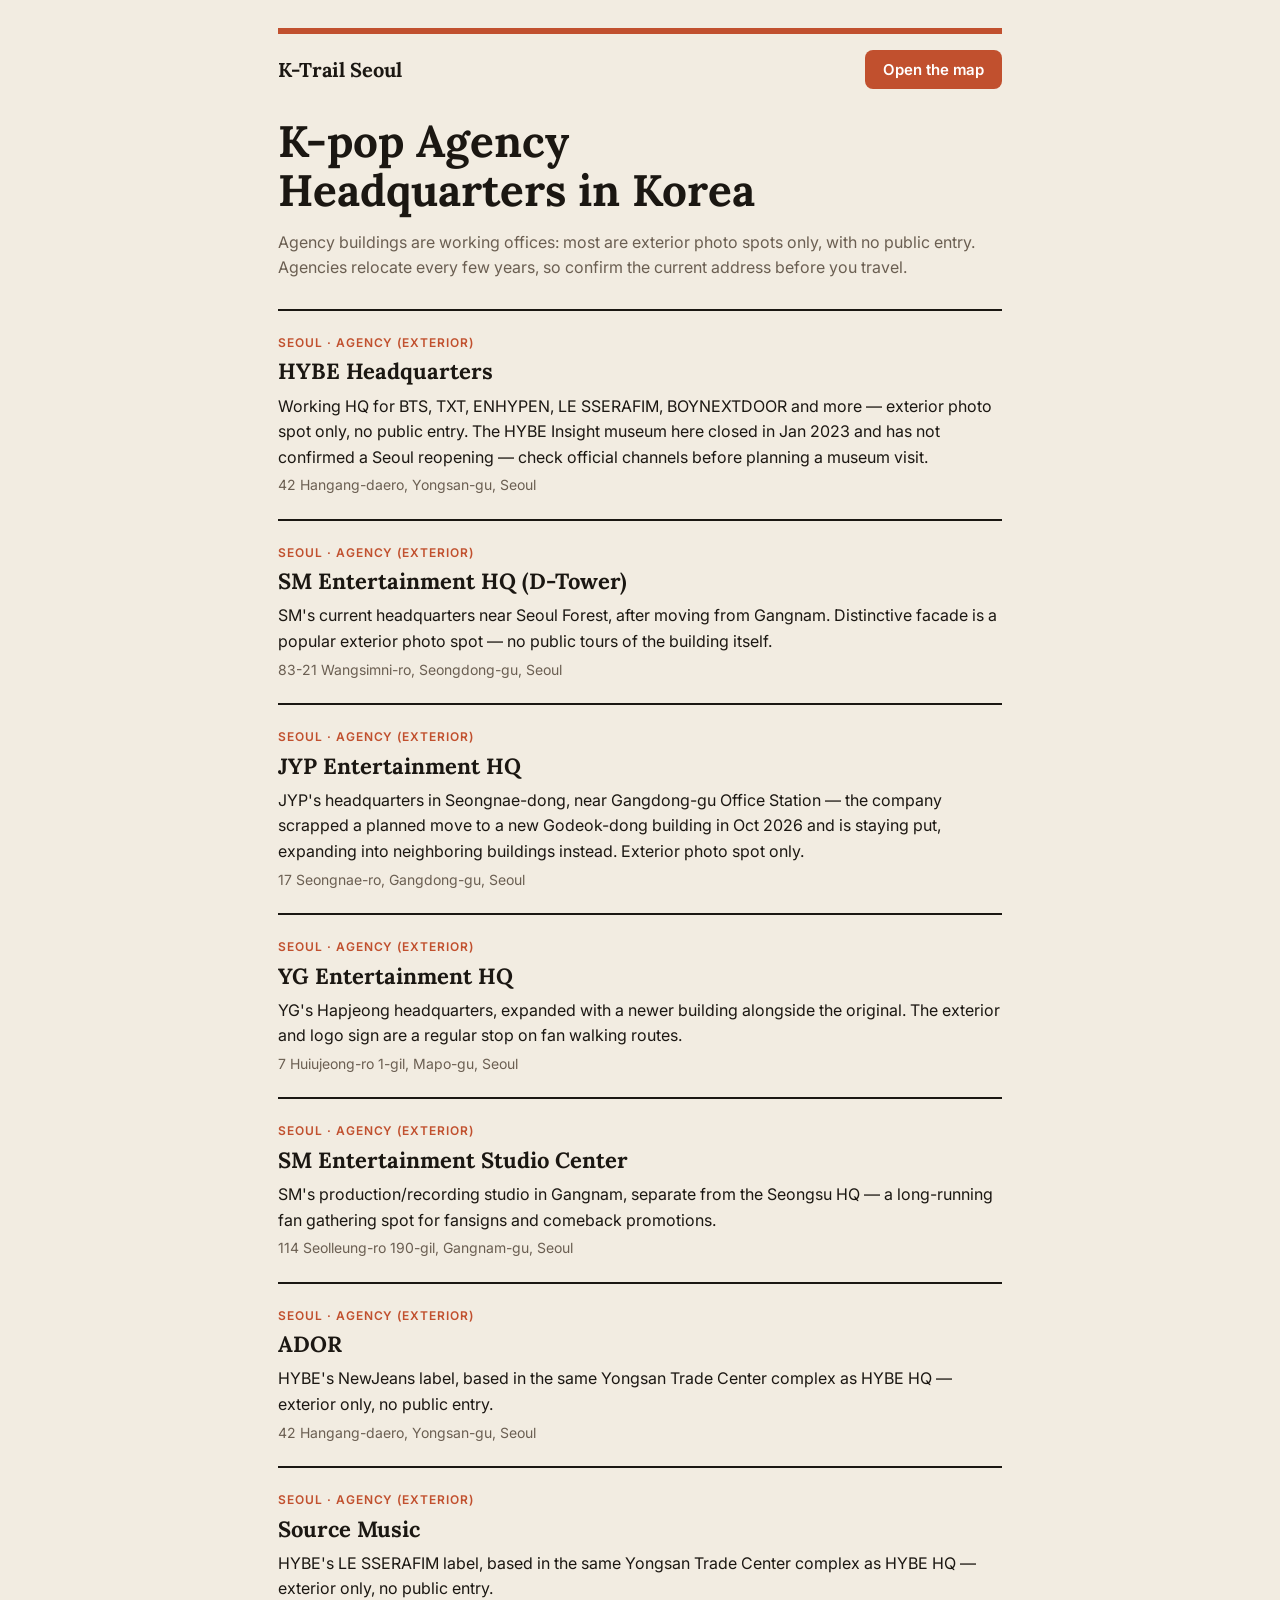
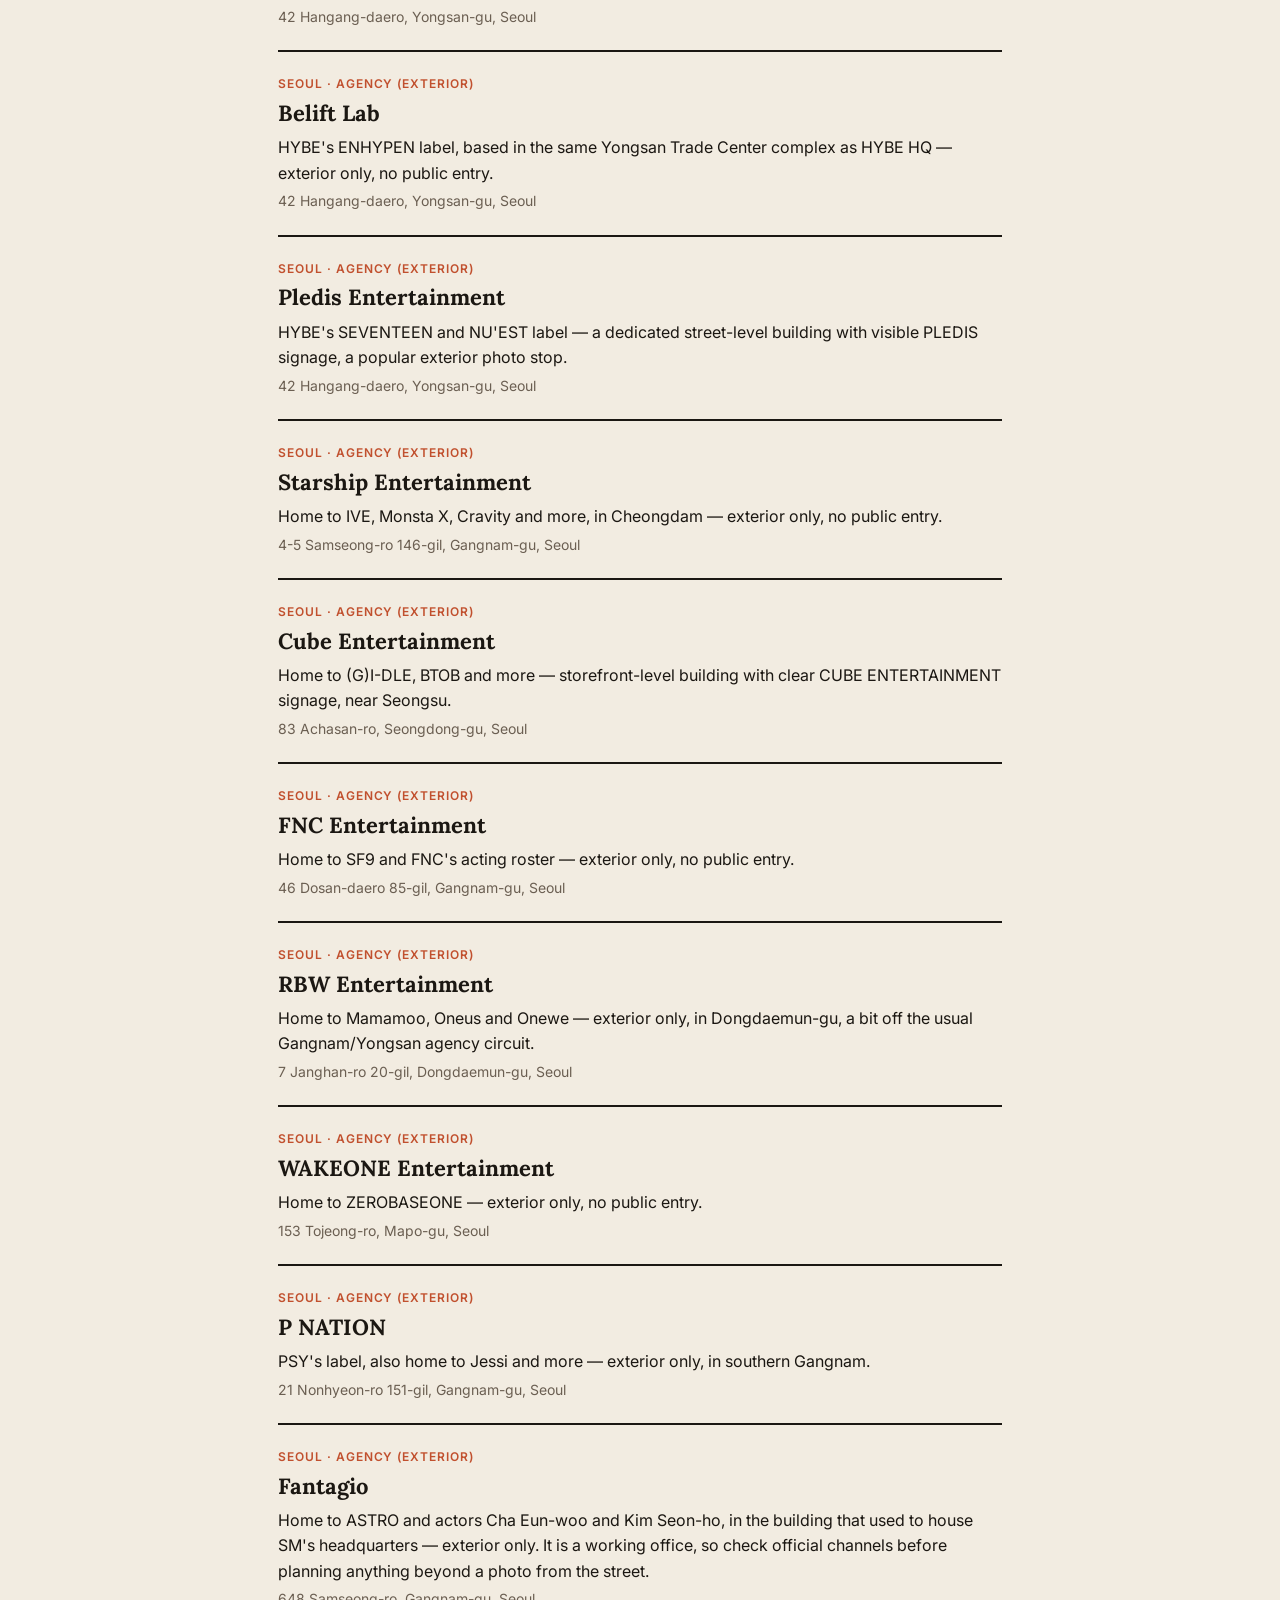
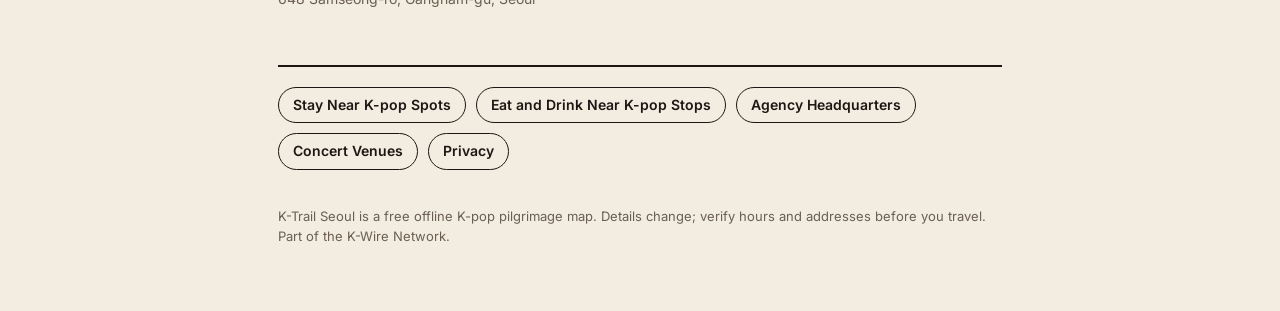
==== agencies.html @ c67ff490 "Add real og-image, topic landing pages, privacy page, sitemap update and Busan stays and eats Co-Aut" ====
<!doctype html>
<html lang="en"><head><meta charset="UTF-8"><meta name="viewport" content="width=device-width,initial-scale=1">
<title>K-pop Agency Headquarters in Korea, Visitor Guide — K-Trail</title><meta name="description" content="Where the big K-pop agencies are based, what you can see from outside, and addresses for each, from K-Trail.">
<link rel="canonical" href="https://fhzl0117-hue.github.io/ktrail-seoul/agencies.html">
<meta name="theme-color" content="#C1502E">
<meta property="og:type" content="website"><meta property="og:title" content="K-pop Agency Headquarters in Korea, Visitor Guide — K-Trail"><meta property="og:description" content="Where the big K-pop agencies are based, what you can see from outside, and addresses for each, from K-Trail.">
<meta property="og:url" content="https://fhzl0117-hue.github.io/ktrail-seoul/agencies.html"><meta property="og:image" content="https://fhzl0117-hue.github.io/ktrail-seoul/og-image.png">
<meta name="twitter:card" content="summary_large_image"><meta name="twitter:image" content="https://fhzl0117-hue.github.io/ktrail-seoul/og-image.png">
<link href="https://fonts.googleapis.com/css2?family=Lora:wght@600;700&family=Inter:wght@400;600&display=swap" rel="stylesheet">
<style>:root{--bg:#F2ECE1;--ink:#1B1712;--mut:#6b5f52;--rust:#C1502E;--line:#d9cfbd}
@media (prefers-color-scheme:dark){:root{--bg:#1B1712;--ink:#F2ECE1;--mut:#b8ab9a;--rust:#e0734f;--line:#3a322a}}
*{box-sizing:border-box}body{margin:0;background:var(--bg);color:var(--ink);font:16px/1.6 Inter,system-ui,sans-serif}
.w{max-width:760px;margin:0 auto;padding:28px 18px 64px}
.top{display:flex;justify-content:space-between;align-items:center;gap:12px;flex-wrap:wrap;border-top:6px solid var(--rust);padding-top:16px;margin-bottom:28px}
.top a{color:var(--ink);text-decoration:none;font-family:Lora,Georgia,serif;font-weight:700;font-size:20px}
.btn{display:inline-block;background:var(--rust);color:#fff!important;padding:10px 18px;border-radius:8px;font:600 15px Inter,sans-serif!important}
h1{font-family:Lora,Georgia,serif;font-size:clamp(30px,6vw,44px);line-height:1.12;margin:0 0 14px;text-wrap:balance}
h2{font-family:Lora,Georgia,serif;font-size:22px;margin:0 0 4px}
.lead{color:var(--mut);margin:0 0 28px}
.item{border-top:2px solid var(--ink);padding:18px 0}
.item p{margin:4px 0}.meta{color:var(--mut);font-size:14px}
.tag{font-size:12px;letter-spacing:.08em;text-transform:uppercase;color:var(--rust);font-weight:600}
.item a.l{color:var(--rust)}
.nav{display:flex;gap:10px;flex-wrap:wrap;margin:32px 0 0;padding-top:20px;border-top:2px solid var(--ink)}
.nav a{border:1.5px solid var(--ink);border-radius:999px;padding:6px 14px;color:var(--ink);text-decoration:none;font-size:14px;font-weight:600}
footer{margin-top:36px;color:var(--mut);font-size:13px}footer a{color:var(--mut)}</style>
<script async src="https://www.googletagmanager.com/gtag/js?id=G-P1PRE7598W"></script>
<script>window.dataLayer=window.dataLayer||[];function gtag(){dataLayer.push(arguments);}gtag('js',new Date());gtag('config','G-P1PRE7598W');</script>
</head><body><div class="w">
<div class="top"><a href="https://fhzl0117-hue.github.io/ktrail-seoul/">K-Trail Seoul</a><a class="btn" href="https://fhzl0117-hue.github.io/ktrail-seoul/">Open the map</a></div>
<h1>K-pop Agency Headquarters in Korea</h1><p class="lead">Agency buildings are working offices: most are exterior photo spots only, with no public entry. Agencies relocate every few years, so confirm the current address before you travel.</p>
<div class="item"><span class="tag">Seoul · Agency (exterior)</span><h2>HYBE Headquarters</h2><p>Working HQ for BTS, TXT, ENHYPEN, LE SSERAFIM, BOYNEXTDOOR and more — exterior photo spot only, no public entry. The HYBE Insight museum here closed in Jan 2023 and has not confirmed a Seoul reopening — check official channels before planning a museum visit.</p><p class="meta">42 Hangang-daero, Yongsan-gu, Seoul</p></div>
<div class="item"><span class="tag">Seoul · Agency (exterior)</span><h2>SM Entertainment HQ (D-Tower)</h2><p>SM's current headquarters near Seoul Forest, after moving from Gangnam. Distinctive facade is a popular exterior photo spot — no public tours of the building itself.</p><p class="meta">83-21 Wangsimni-ro, Seongdong-gu, Seoul</p></div>
<div class="item"><span class="tag">Seoul · Agency (exterior)</span><h2>JYP Entertainment HQ</h2><p>JYP's headquarters in Seongnae-dong, near Gangdong-gu Office Station — the company scrapped a planned move to a new Godeok-dong building in Oct 2026 and is staying put, expanding into neighboring buildings instead. Exterior photo spot only.</p><p class="meta">17 Seongnae-ro, Gangdong-gu, Seoul</p></div>
<div class="item"><span class="tag">Seoul · Agency (exterior)</span><h2>YG Entertainment HQ</h2><p>YG's Hapjeong headquarters, expanded with a newer building alongside the original. The exterior and logo sign are a regular stop on fan walking routes.</p><p class="meta">7 Huiujeong-ro 1-gil, Mapo-gu, Seoul</p></div>
<div class="item"><span class="tag">Seoul · Agency (exterior)</span><h2>SM Entertainment Studio Center</h2><p>SM's production/recording studio in Gangnam, separate from the Seongsu HQ — a long-running fan gathering spot for fansigns and comeback promotions.</p><p class="meta">114 Seolleung-ro 190-gil, Gangnam-gu, Seoul</p></div>
<div class="item"><span class="tag">Seoul · Agency (exterior)</span><h2>ADOR</h2><p>HYBE's NewJeans label, based in the same Yongsan Trade Center complex as HYBE HQ — exterior only, no public entry.</p><p class="meta">42 Hangang-daero, Yongsan-gu, Seoul</p></div>
<div class="item"><span class="tag">Seoul · Agency (exterior)</span><h2>Source Music</h2><p>HYBE's LE SSERAFIM label, based in the same Yongsan Trade Center complex as HYBE HQ — exterior only, no public entry.</p><p class="meta">42 Hangang-daero, Yongsan-gu, Seoul</p></div>
<div class="item"><span class="tag">Seoul · Agency (exterior)</span><h2>Belift Lab</h2><p>HYBE's ENHYPEN label, based in the same Yongsan Trade Center complex as HYBE HQ — exterior only, no public entry.</p><p class="meta">42 Hangang-daero, Yongsan-gu, Seoul</p></div>
<div class="item"><span class="tag">Seoul · Agency (exterior)</span><h2>Pledis Entertainment</h2><p>HYBE's SEVENTEEN and NU'EST label — a dedicated street-level building with visible PLEDIS signage, a popular exterior photo stop.</p><p class="meta">42 Hangang-daero, Yongsan-gu, Seoul</p></div>
<div class="item"><span class="tag">Seoul · Agency (exterior)</span><h2>Starship Entertainment</h2><p>Home to IVE, Monsta X, Cravity and more, in Cheongdam — exterior only, no public entry.</p><p class="meta">4-5 Samseong-ro 146-gil, Gangnam-gu, Seoul</p></div>
<div class="item"><span class="tag">Seoul · Agency (exterior)</span><h2>Cube Entertainment</h2><p>Home to (G)I-DLE, BTOB and more — storefront-level building with clear CUBE ENTERTAINMENT signage, near Seongsu.</p><p class="meta">83 Achasan-ro, Seongdong-gu, Seoul</p></div>
<div class="item"><span class="tag">Seoul · Agency (exterior)</span><h2>FNC Entertainment</h2><p>Home to SF9 and FNC's acting roster — exterior only, no public entry.</p><p class="meta">46 Dosan-daero 85-gil, Gangnam-gu, Seoul</p></div>
<div class="item"><span class="tag">Seoul · Agency (exterior)</span><h2>RBW Entertainment</h2><p>Home to Mamamoo, Oneus and Onewe — exterior only, in Dongdaemun-gu, a bit off the usual Gangnam/Yongsan agency circuit.</p><p class="meta">7 Janghan-ro 20-gil, Dongdaemun-gu, Seoul</p></div>
<div class="item"><span class="tag">Seoul · Agency (exterior)</span><h2>WAKEONE Entertainment</h2><p>Home to ZEROBASEONE — exterior only, no public entry.</p><p class="meta">153 Tojeong-ro, Mapo-gu, Seoul</p></div>
<div class="item"><span class="tag">Seoul · Agency (exterior)</span><h2>P NATION</h2><p>PSY's label, also home to Jessi and more — exterior only, in southern Gangnam.</p><p class="meta">21 Nonhyeon-ro 151-gil, Gangnam-gu, Seoul</p></div>
<div class="item"><span class="tag">Seoul · Agency (exterior)</span><h2>Fantagio</h2><p>Home to ASTRO and actors Cha Eun-woo and Kim Seon-ho, in the building that used to house SM's headquarters — exterior only. It is a working office, so check official channels before planning anything beyond a photo from the street.</p><p class="meta">648 Samseong-ro, Gangnam-gu, Seoul</p></div>
<div class="nav"><a href="stay.html">Stay Near K-pop Spots</a><a href="eat.html">Eat and Drink Near K-pop Stops</a><a href="agencies.html">Agency Headquarters</a><a href="venues.html">Concert Venues</a><a href="privacy.html">Privacy</a></div>
<footer>K-Trail Seoul is a free offline K-pop pilgrimage map. Details change; verify hours and addresses before you travel. Part of the K-Wire Network.</footer>
</div></body></html>
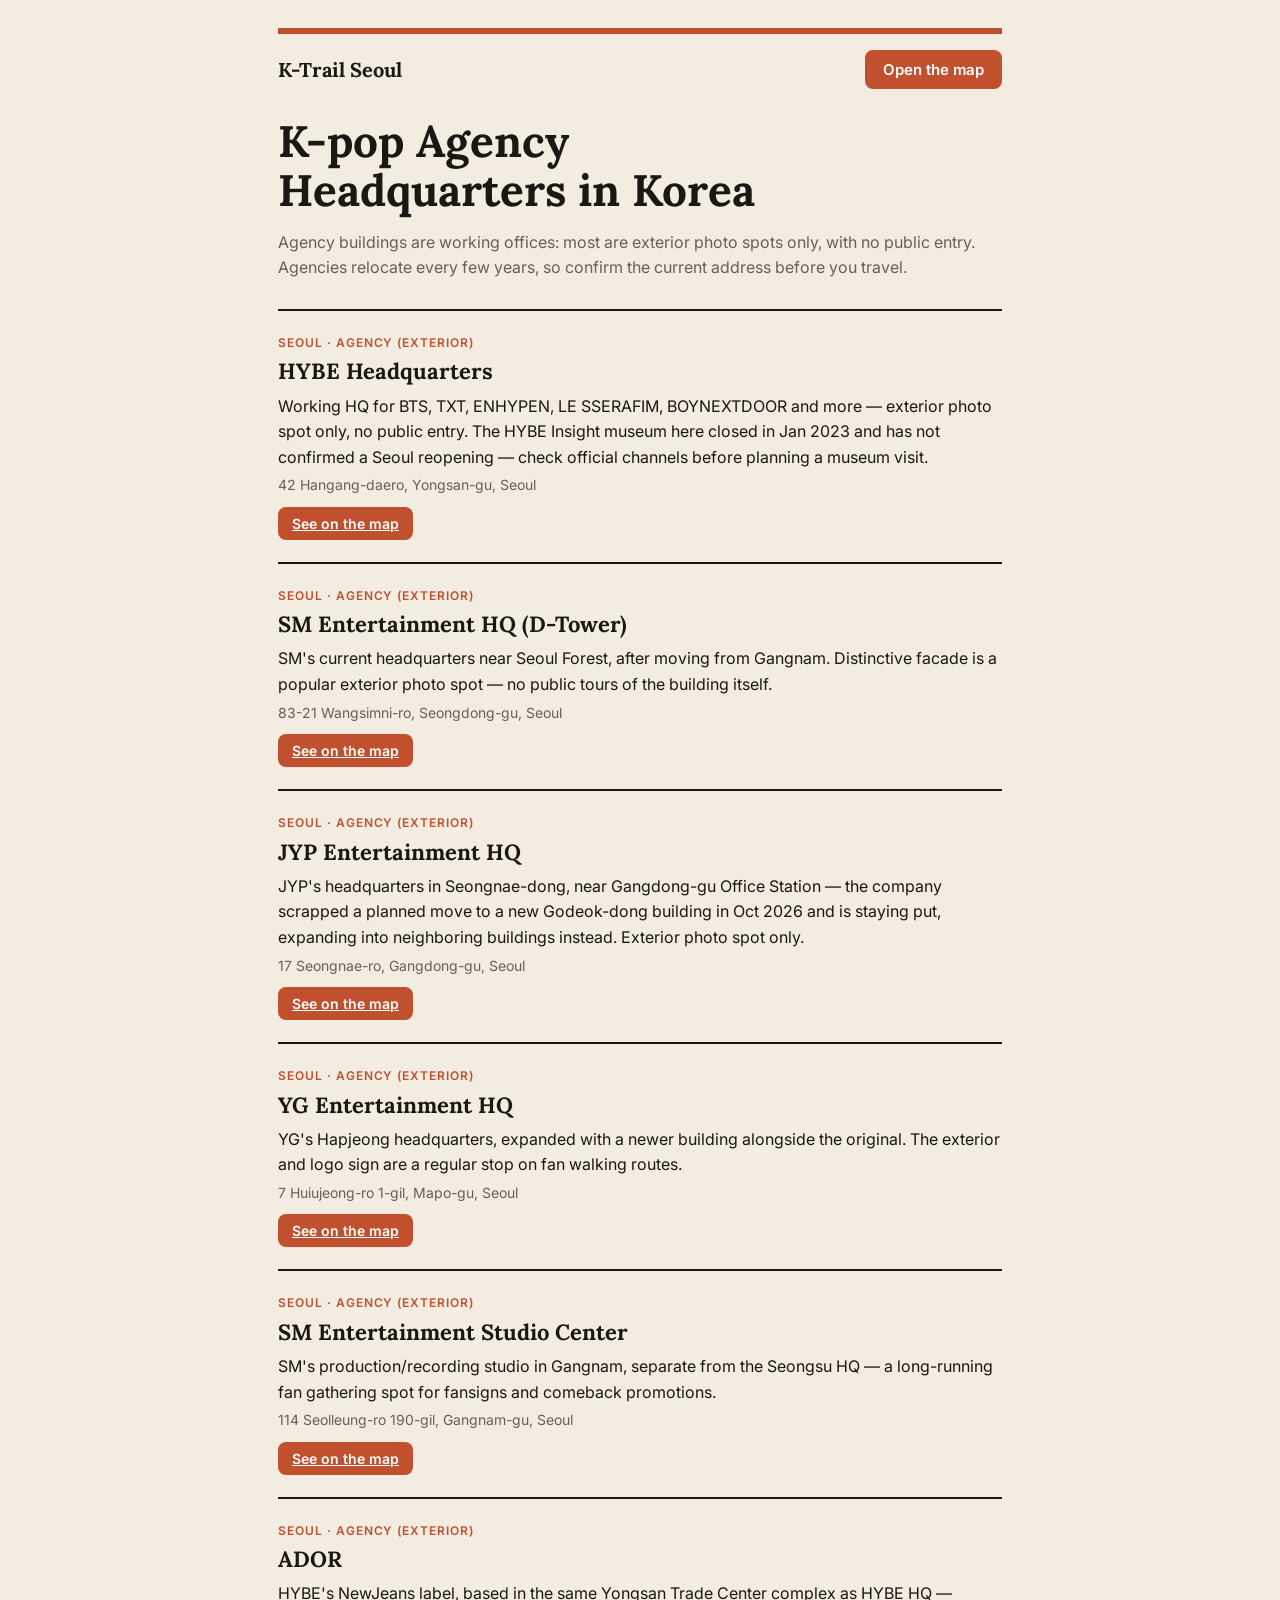
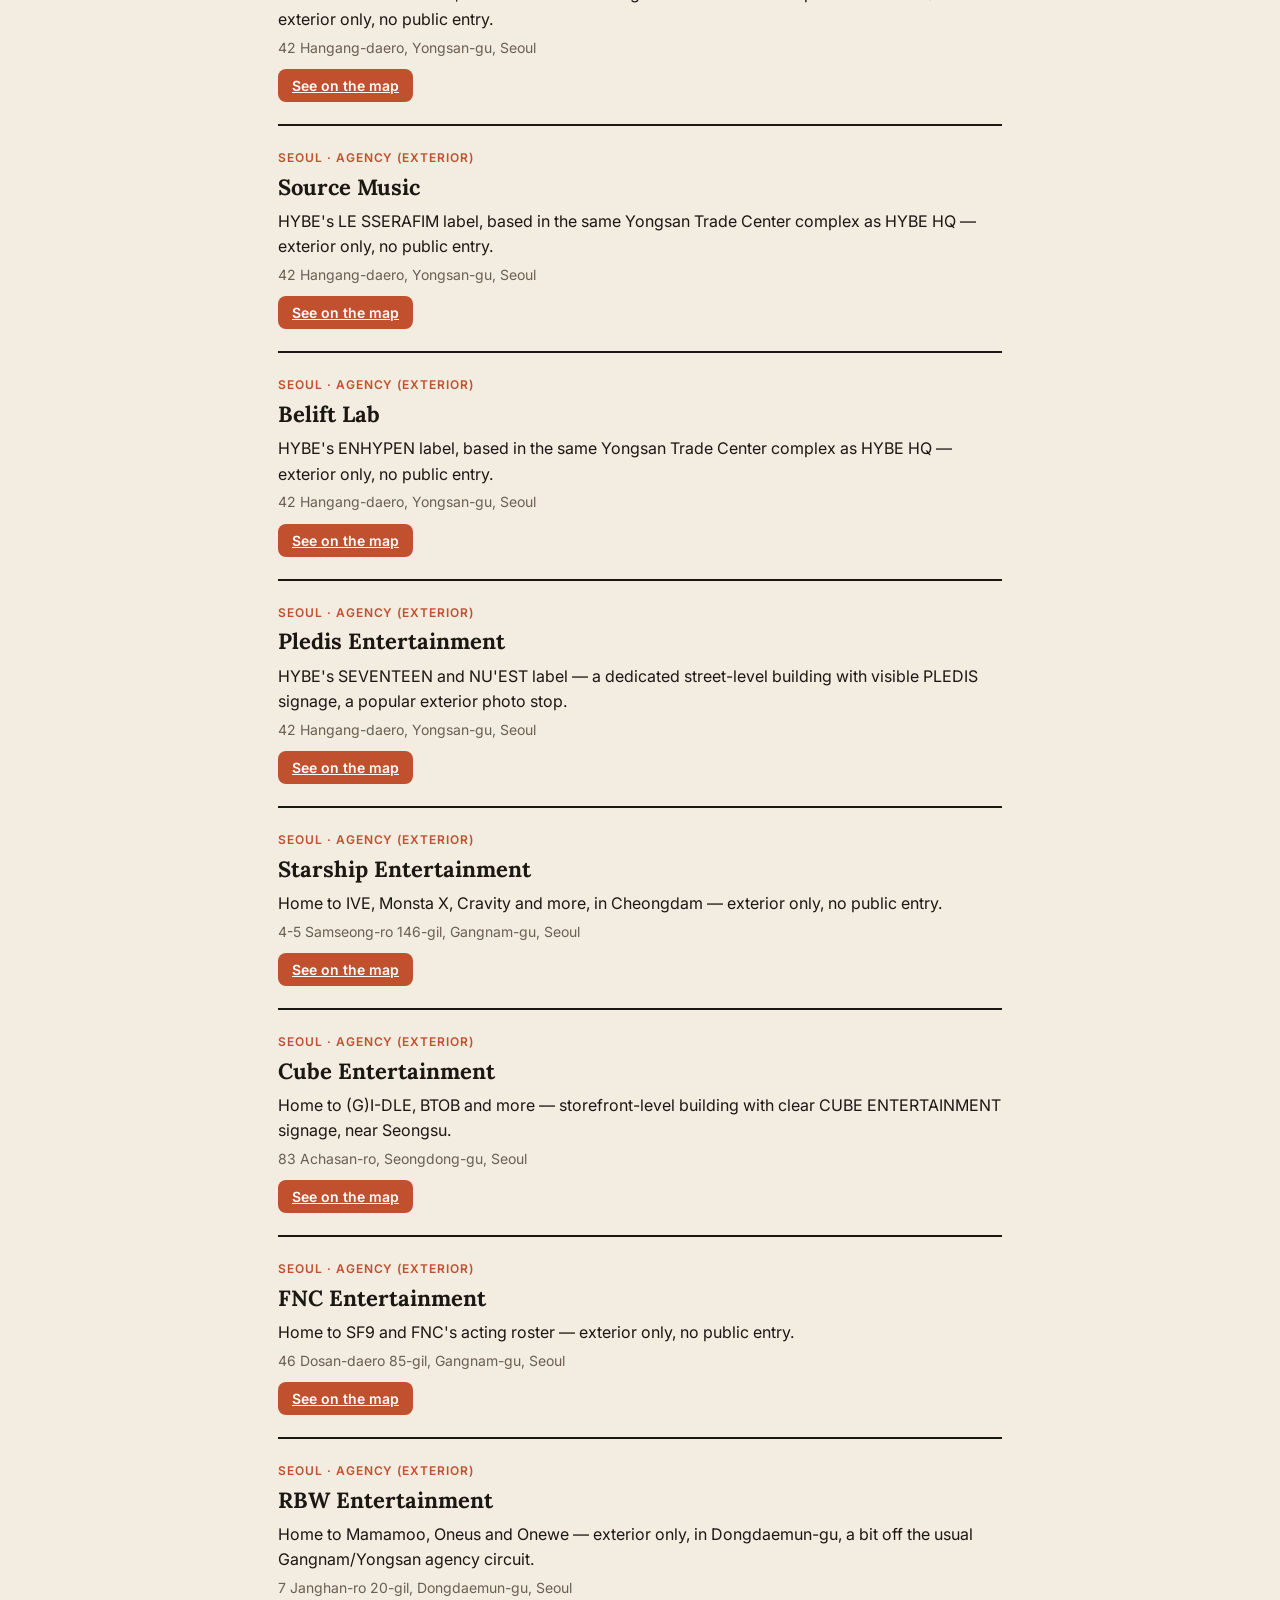
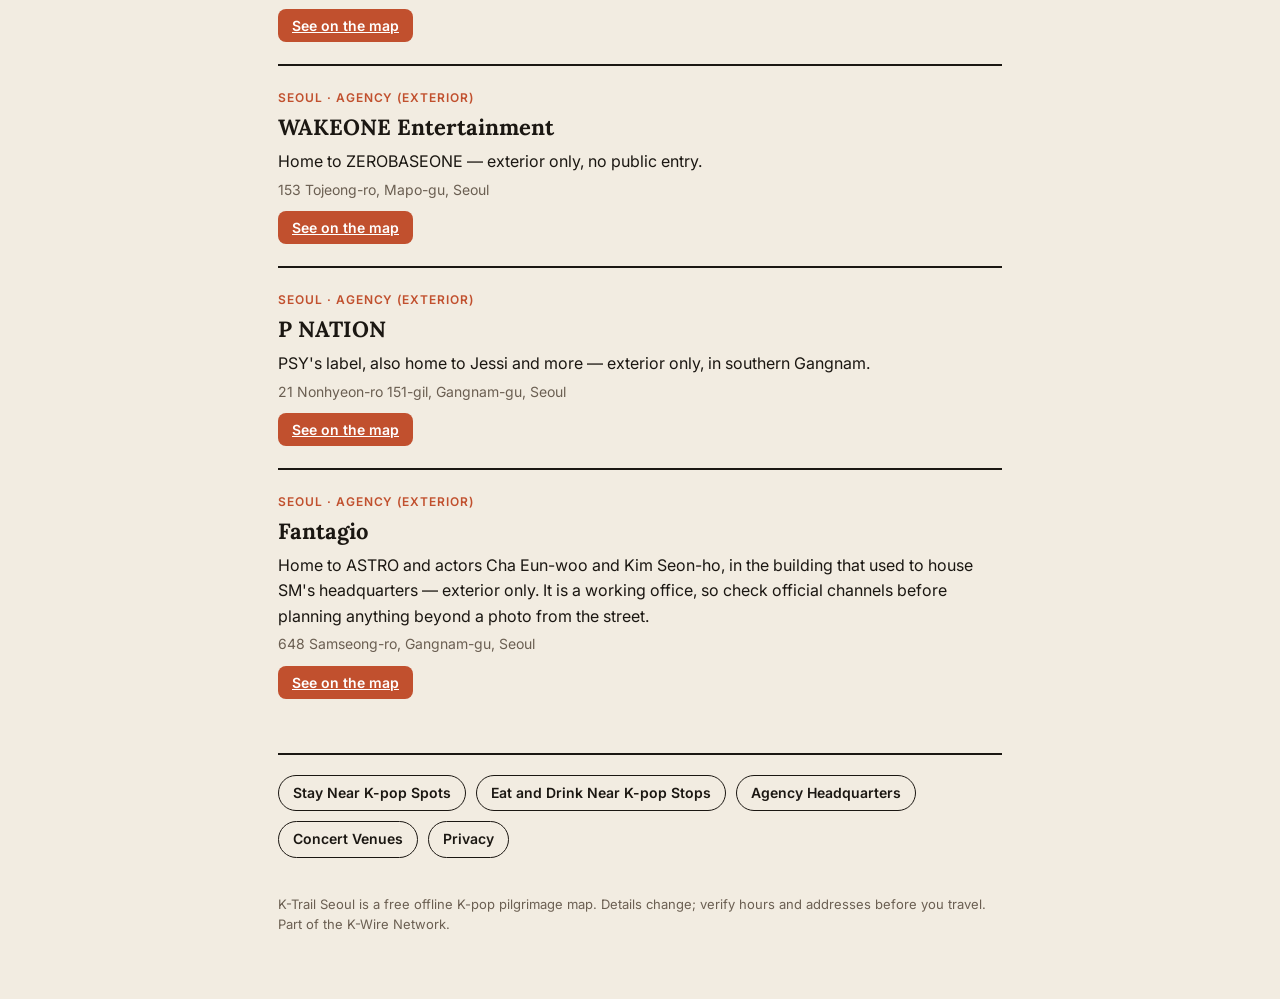
==== commit 7f19158b: "Add per-spot See on the map deep links to the landing pages Co-Authored-By: Claude Sonnet 5.5 <norep" ====
--- a/agencies.html
+++ b/agencies.html
@@ -20,7 +20,7 @@
 .item{border-top:2px solid var(--ink);padding:18px 0}
 .item p{margin:4px 0}.meta{color:var(--mut);font-size:14px}
 .tag{font-size:12px;letter-spacing:.08em;text-transform:uppercase;color:var(--rust);font-weight:600}
-.item a.l{color:var(--rust)}
+.item a.l{color:var(--rust)}.acts{display:flex;gap:16px;align-items:center;flex-wrap:wrap;margin-top:10px!important}.acts .btn{padding:8px 14px;font-size:14px!important}
 .nav{display:flex;gap:10px;flex-wrap:wrap;margin:32px 0 0;padding-top:20px;border-top:2px solid var(--ink)}
 .nav a{border:1.5px solid var(--ink);border-radius:999px;padding:6px 14px;color:var(--ink);text-decoration:none;font-size:14px;font-weight:600}
 footer{margin-top:36px;color:var(--mut);font-size:13px}footer a{color:var(--mut)}</style>
@@ -29,22 +29,22 @@
 </head><body><div class="w">
 <div class="top"><a href="https://fhzl0117-hue.github.io/ktrail-seoul/">K-Trail Seoul</a><a class="btn" href="https://fhzl0117-hue.github.io/ktrail-seoul/">Open the map</a></div>
 <h1>K-pop Agency Headquarters in Korea</h1><p class="lead">Agency buildings are working offices: most are exterior photo spots only, with no public entry. Agencies relocate every few years, so confirm the current address before you travel.</p>
-<div class="item"><span class="tag">Seoul · Agency (exterior)</span><h2>HYBE Headquarters</h2><p>Working HQ for BTS, TXT, ENHYPEN, LE SSERAFIM, BOYNEXTDOOR and more — exterior photo spot only, no public entry. The HYBE Insight museum here closed in Jan 2023 and has not confirmed a Seoul reopening — check official channels before planning a museum visit.</p><p class="meta">42 Hangang-daero, Yongsan-gu, Seoul</p></div>
-<div class="item"><span class="tag">Seoul · Agency (exterior)</span><h2>SM Entertainment HQ (D-Tower)</h2><p>SM's current headquarters near Seoul Forest, after moving from Gangnam. Distinctive facade is a popular exterior photo spot — no public tours of the building itself.</p><p class="meta">83-21 Wangsimni-ro, Seongdong-gu, Seoul</p></div>
-<div class="item"><span class="tag">Seoul · Agency (exterior)</span><h2>JYP Entertainment HQ</h2><p>JYP's headquarters in Seongnae-dong, near Gangdong-gu Office Station — the company scrapped a planned move to a new Godeok-dong building in Oct 2026 and is staying put, expanding into neighboring buildings instead. Exterior photo spot only.</p><p class="meta">17 Seongnae-ro, Gangdong-gu, Seoul</p></div>
-<div class="item"><span class="tag">Seoul · Agency (exterior)</span><h2>YG Entertainment HQ</h2><p>YG's Hapjeong headquarters, expanded with a newer building alongside the original. The exterior and logo sign are a regular stop on fan walking routes.</p><p class="meta">7 Huiujeong-ro 1-gil, Mapo-gu, Seoul</p></div>
-<div class="item"><span class="tag">Seoul · Agency (exterior)</span><h2>SM Entertainment Studio Center</h2><p>SM's production/recording studio in Gangnam, separate from the Seongsu HQ — a long-running fan gathering spot for fansigns and comeback promotions.</p><p class="meta">114 Seolleung-ro 190-gil, Gangnam-gu, Seoul</p></div>
-<div class="item"><span class="tag">Seoul · Agency (exterior)</span><h2>ADOR</h2><p>HYBE's NewJeans label, based in the same Yongsan Trade Center complex as HYBE HQ — exterior only, no public entry.</p><p class="meta">42 Hangang-daero, Yongsan-gu, Seoul</p></div>
-<div class="item"><span class="tag">Seoul · Agency (exterior)</span><h2>Source Music</h2><p>HYBE's LE SSERAFIM label, based in the same Yongsan Trade Center complex as HYBE HQ — exterior only, no public entry.</p><p class="meta">42 Hangang-daero, Yongsan-gu, Seoul</p></div>
-<div class="item"><span class="tag">Seoul · Agency (exterior)</span><h2>Belift Lab</h2><p>HYBE's ENHYPEN label, based in the same Yongsan Trade Center complex as HYBE HQ — exterior only, no public entry.</p><p class="meta">42 Hangang-daero, Yongsan-gu, Seoul</p></div>
-<div class="item"><span class="tag">Seoul · Agency (exterior)</span><h2>Pledis Entertainment</h2><p>HYBE's SEVENTEEN and NU'EST label — a dedicated street-level building with visible PLEDIS signage, a popular exterior photo stop.</p><p class="meta">42 Hangang-daero, Yongsan-gu, Seoul</p></div>
-<div class="item"><span class="tag">Seoul · Agency (exterior)</span><h2>Starship Entertainment</h2><p>Home to IVE, Monsta X, Cravity and more, in Cheongdam — exterior only, no public entry.</p><p class="meta">4-5 Samseong-ro 146-gil, Gangnam-gu, Seoul</p></div>
-<div class="item"><span class="tag">Seoul · Agency (exterior)</span><h2>Cube Entertainment</h2><p>Home to (G)I-DLE, BTOB and more — storefront-level building with clear CUBE ENTERTAINMENT signage, near Seongsu.</p><p class="meta">83 Achasan-ro, Seongdong-gu, Seoul</p></div>
-<div class="item"><span class="tag">Seoul · Agency (exterior)</span><h2>FNC Entertainment</h2><p>Home to SF9 and FNC's acting roster — exterior only, no public entry.</p><p class="meta">46 Dosan-daero 85-gil, Gangnam-gu, Seoul</p></div>
-<div class="item"><span class="tag">Seoul · Agency (exterior)</span><h2>RBW Entertainment</h2><p>Home to Mamamoo, Oneus and Onewe — exterior only, in Dongdaemun-gu, a bit off the usual Gangnam/Yongsan agency circuit.</p><p class="meta">7 Janghan-ro 20-gil, Dongdaemun-gu, Seoul</p></div>
-<div class="item"><span class="tag">Seoul · Agency (exterior)</span><h2>WAKEONE Entertainment</h2><p>Home to ZEROBASEONE — exterior only, no public entry.</p><p class="meta">153 Tojeong-ro, Mapo-gu, Seoul</p></div>
-<div class="item"><span class="tag">Seoul · Agency (exterior)</span><h2>P NATION</h2><p>PSY's label, also home to Jessi and more — exterior only, in southern Gangnam.</p><p class="meta">21 Nonhyeon-ro 151-gil, Gangnam-gu, Seoul</p></div>
-<div class="item"><span class="tag">Seoul · Agency (exterior)</span><h2>Fantagio</h2><p>Home to ASTRO and actors Cha Eun-woo and Kim Seon-ho, in the building that used to house SM's headquarters — exterior only. It is a working office, so check official channels before planning anything beyond a photo from the street.</p><p class="meta">648 Samseong-ro, Gangnam-gu, Seoul</p></div>
+<div class="item" id="hybe-hq"><span class="tag">Seoul · Agency (exterior)</span><h2>HYBE Headquarters</h2><p>Working HQ for BTS, TXT, ENHYPEN, LE SSERAFIM, BOYNEXTDOOR and more — exterior photo spot only, no public entry. The HYBE Insight museum here closed in Jan 2023 and has not confirmed a Seoul reopening — check official channels before planning a museum visit.</p><p class="meta">42 Hangang-daero, Yongsan-gu, Seoul</p><p class="acts"><a class="btn" href="https://fhzl0117-hue.github.io/ktrail-seoul/?spot=hybe-hq">See on the map</a></p></div>
+<div class="item" id="sm-hq"><span class="tag">Seoul · Agency (exterior)</span><h2>SM Entertainment HQ (D-Tower)</h2><p>SM's current headquarters near Seoul Forest, after moving from Gangnam. Distinctive facade is a popular exterior photo spot — no public tours of the building itself.</p><p class="meta">83-21 Wangsimni-ro, Seongdong-gu, Seoul</p><p class="acts"><a class="btn" href="https://fhzl0117-hue.github.io/ktrail-seoul/?spot=sm-hq">See on the map</a></p></div>
+<div class="item" id="jyp-hq"><span class="tag">Seoul · Agency (exterior)</span><h2>JYP Entertainment HQ</h2><p>JYP's headquarters in Seongnae-dong, near Gangdong-gu Office Station — the company scrapped a planned move to a new Godeok-dong building in Oct 2026 and is staying put, expanding into neighboring buildings instead. Exterior photo spot only.</p><p class="meta">17 Seongnae-ro, Gangdong-gu, Seoul</p><p class="acts"><a class="btn" href="https://fhzl0117-hue.github.io/ktrail-seoul/?spot=jyp-hq">See on the map</a></p></div>
+<div class="item" id="yg-hq"><span class="tag">Seoul · Agency (exterior)</span><h2>YG Entertainment HQ</h2><p>YG's Hapjeong headquarters, expanded with a newer building alongside the original. The exterior and logo sign are a regular stop on fan walking routes.</p><p class="meta">7 Huiujeong-ro 1-gil, Mapo-gu, Seoul</p><p class="acts"><a class="btn" href="https://fhzl0117-hue.github.io/ktrail-seoul/?spot=yg-hq">See on the map</a></p></div>
+<div class="item" id="sm-studio-center"><span class="tag">Seoul · Agency (exterior)</span><h2>SM Entertainment Studio Center</h2><p>SM's production/recording studio in Gangnam, separate from the Seongsu HQ — a long-running fan gathering spot for fansigns and comeback promotions.</p><p class="meta">114 Seolleung-ro 190-gil, Gangnam-gu, Seoul</p><p class="acts"><a class="btn" href="https://fhzl0117-hue.github.io/ktrail-seoul/?spot=sm-studio-center">See on the map</a></p></div>
+<div class="item" id="ador"><span class="tag">Seoul · Agency (exterior)</span><h2>ADOR</h2><p>HYBE's NewJeans label, based in the same Yongsan Trade Center complex as HYBE HQ — exterior only, no public entry.</p><p class="meta">42 Hangang-daero, Yongsan-gu, Seoul</p><p class="acts"><a class="btn" href="https://fhzl0117-hue.github.io/ktrail-seoul/?spot=ador">See on the map</a></p></div>
+<div class="item" id="source-music"><span class="tag">Seoul · Agency (exterior)</span><h2>Source Music</h2><p>HYBE's LE SSERAFIM label, based in the same Yongsan Trade Center complex as HYBE HQ — exterior only, no public entry.</p><p class="meta">42 Hangang-daero, Yongsan-gu, Seoul</p><p class="acts"><a class="btn" href="https://fhzl0117-hue.github.io/ktrail-seoul/?spot=source-music">See on the map</a></p></div>
+<div class="item" id="belift-lab"><span class="tag">Seoul · Agency (exterior)</span><h2>Belift Lab</h2><p>HYBE's ENHYPEN label, based in the same Yongsan Trade Center complex as HYBE HQ — exterior only, no public entry.</p><p class="meta">42 Hangang-daero, Yongsan-gu, Seoul</p><p class="acts"><a class="btn" href="https://fhzl0117-hue.github.io/ktrail-seoul/?spot=belift-lab">See on the map</a></p></div>
+<div class="item" id="pledis"><span class="tag">Seoul · Agency (exterior)</span><h2>Pledis Entertainment</h2><p>HYBE's SEVENTEEN and NU'EST label — a dedicated street-level building with visible PLEDIS signage, a popular exterior photo stop.</p><p class="meta">42 Hangang-daero, Yongsan-gu, Seoul</p><p class="acts"><a class="btn" href="https://fhzl0117-hue.github.io/ktrail-seoul/?spot=pledis">See on the map</a></p></div>
+<div class="item" id="starship"><span class="tag">Seoul · Agency (exterior)</span><h2>Starship Entertainment</h2><p>Home to IVE, Monsta X, Cravity and more, in Cheongdam — exterior only, no public entry.</p><p class="meta">4-5 Samseong-ro 146-gil, Gangnam-gu, Seoul</p><p class="acts"><a class="btn" href="https://fhzl0117-hue.github.io/ktrail-seoul/?spot=starship">See on the map</a></p></div>
+<div class="item" id="cube"><span class="tag">Seoul · Agency (exterior)</span><h2>Cube Entertainment</h2><p>Home to (G)I-DLE, BTOB and more — storefront-level building with clear CUBE ENTERTAINMENT signage, near Seongsu.</p><p class="meta">83 Achasan-ro, Seongdong-gu, Seoul</p><p class="acts"><a class="btn" href="https://fhzl0117-hue.github.io/ktrail-seoul/?spot=cube">See on the map</a></p></div>
+<div class="item" id="fnc"><span class="tag">Seoul · Agency (exterior)</span><h2>FNC Entertainment</h2><p>Home to SF9 and FNC's acting roster — exterior only, no public entry.</p><p class="meta">46 Dosan-daero 85-gil, Gangnam-gu, Seoul</p><p class="acts"><a class="btn" href="https://fhzl0117-hue.github.io/ktrail-seoul/?spot=fnc">See on the map</a></p></div>
+<div class="item" id="rbw"><span class="tag">Seoul · Agency (exterior)</span><h2>RBW Entertainment</h2><p>Home to Mamamoo, Oneus and Onewe — exterior only, in Dongdaemun-gu, a bit off the usual Gangnam/Yongsan agency circuit.</p><p class="meta">7 Janghan-ro 20-gil, Dongdaemun-gu, Seoul</p><p class="acts"><a class="btn" href="https://fhzl0117-hue.github.io/ktrail-seoul/?spot=rbw">See on the map</a></p></div>
+<div class="item" id="wakeone"><span class="tag">Seoul · Agency (exterior)</span><h2>WAKEONE Entertainment</h2><p>Home to ZEROBASEONE — exterior only, no public entry.</p><p class="meta">153 Tojeong-ro, Mapo-gu, Seoul</p><p class="acts"><a class="btn" href="https://fhzl0117-hue.github.io/ktrail-seoul/?spot=wakeone">See on the map</a></p></div>
+<div class="item" id="p-nation"><span class="tag">Seoul · Agency (exterior)</span><h2>P NATION</h2><p>PSY's label, also home to Jessi and more — exterior only, in southern Gangnam.</p><p class="meta">21 Nonhyeon-ro 151-gil, Gangnam-gu, Seoul</p><p class="acts"><a class="btn" href="https://fhzl0117-hue.github.io/ktrail-seoul/?spot=p-nation">See on the map</a></p></div>
+<div class="item" id="fantagio"><span class="tag">Seoul · Agency (exterior)</span><h2>Fantagio</h2><p>Home to ASTRO and actors Cha Eun-woo and Kim Seon-ho, in the building that used to house SM's headquarters — exterior only. It is a working office, so check official channels before planning anything beyond a photo from the street.</p><p class="meta">648 Samseong-ro, Gangnam-gu, Seoul</p><p class="acts"><a class="btn" href="https://fhzl0117-hue.github.io/ktrail-seoul/?spot=fantagio">See on the map</a></p></div>
 <div class="nav"><a href="stay.html">Stay Near K-pop Spots</a><a href="eat.html">Eat and Drink Near K-pop Stops</a><a href="agencies.html">Agency Headquarters</a><a href="venues.html">Concert Venues</a><a href="privacy.html">Privacy</a></div>
 <footer>K-Trail Seoul is a free offline K-pop pilgrimage map. Details change; verify hours and addresses before you travel. Part of the K-Wire Network.</footer>
 </div></body></html>
